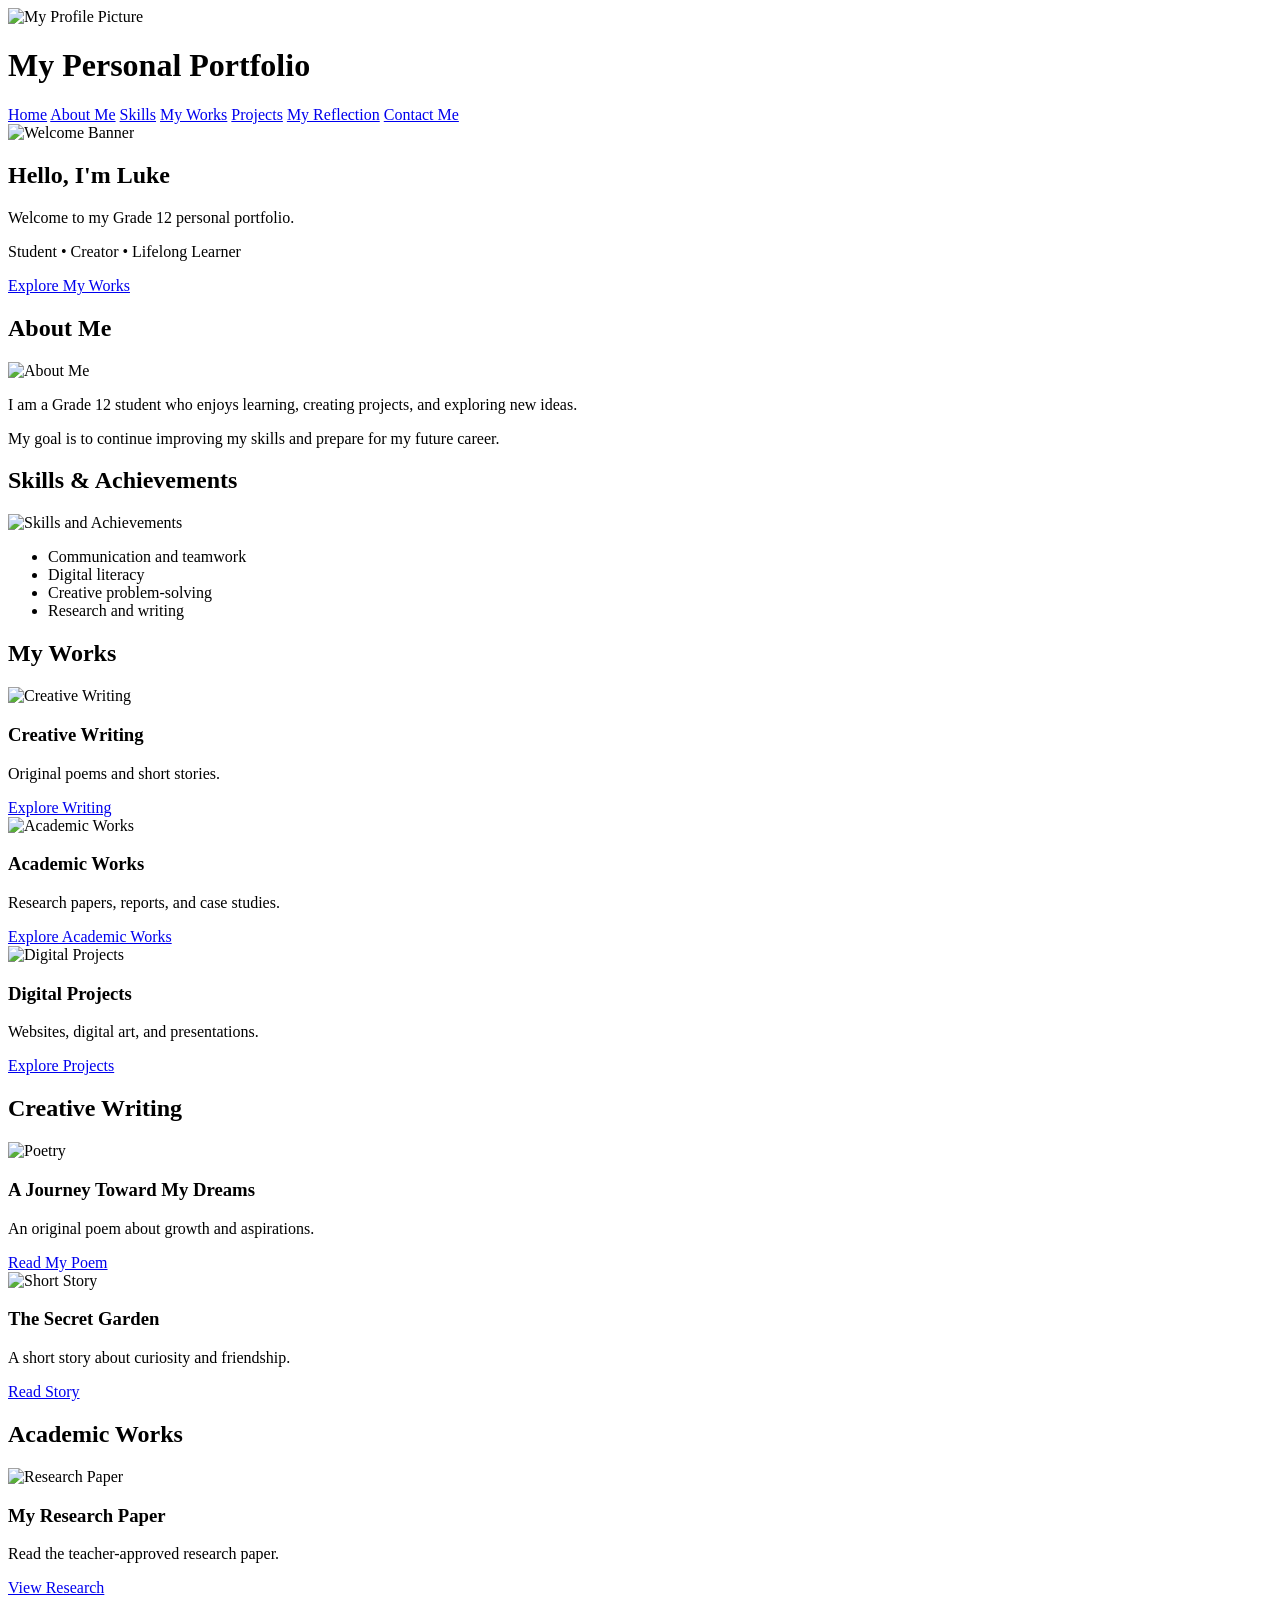
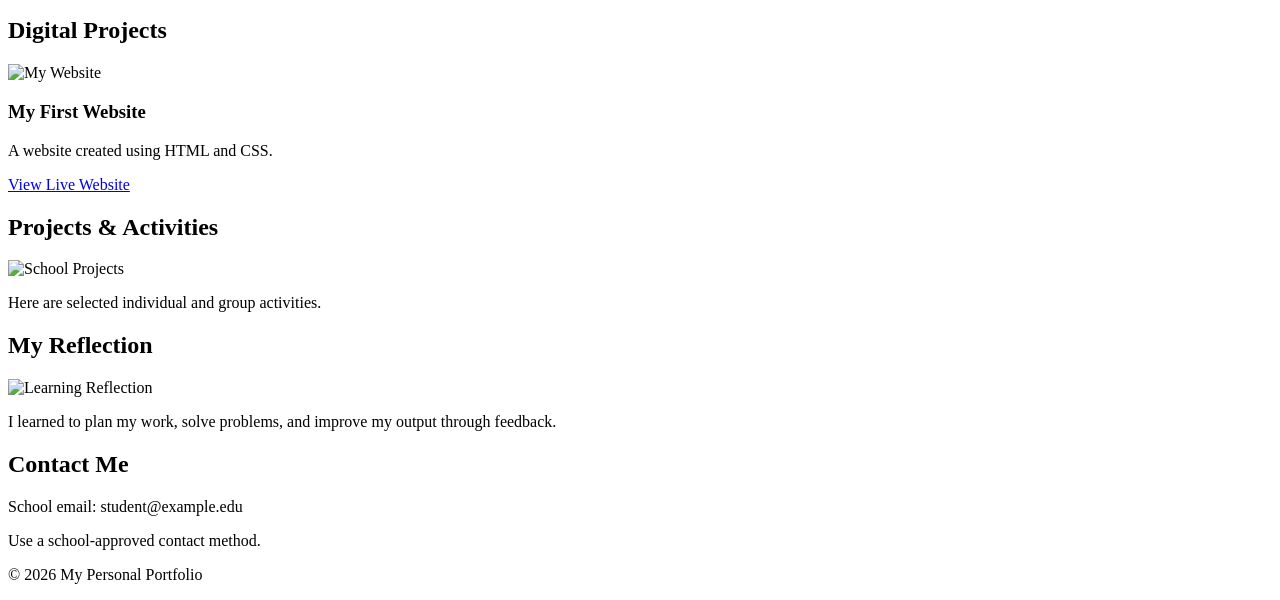
==== index.html @ 283ff5ad "Add files via upload" ====
<!DOCTYPE html>
<html lang="en">
<head>
    <meta charset="UTF-8">
    <meta name="viewport" content="width=device-width, initial-scale=1.0">
    <title>My Personal Portfolio</title>
    <link rel="stylesheet" href="css/style.css">
</head>
<body>

    <header>
        <div class="header-content">
            <img src="images/profile.jpg" alt="My Profile Picture" class="profile-pic">
            <h1>My Personal Portfolio</h1>
        </div>

        <nav>
            <a href="#home">Home</a>
            <a href="#about">About Me</a>
            <a href="#skills">Skills</a>
            <a href="#works">My Works</a>
            <a href="#projects">Projects</a>
            <a href="#reflection">My Reflection</a>
            <a href="#contact">Contact Me</a>
        </nav>
    </header>

    <section id="home" class="hero">
        <img src="images/home.jpg" alt="Welcome Banner" class="hero-img">
        <h2>Hello, I'm Luke</h2>
        <p>Welcome to my Grade 12 personal portfolio.</p>
        <p>Student • Creator • Lifelong Learner</p>
        <a class="button" href="#works">Explore My Works</a>
    </section>

    <section id="about">
        <h2>About Me</h2>
        <img src="images/about.jpg" alt="About Me" class="section-img">
        <p>I am a Grade 12 student who enjoys learning,
        creating projects, and exploring new ideas.</p>
        <p>My goal is to continue improving my skills
        and prepare for my future career.</p>
    </section>

    <section id="skills">
        <h2>Skills & Achievements</h2>
        <img src="images/skills.jpg" alt="Skills and Achievements" class="section-img">
        <ul>
            <li>Communication and teamwork</li>
            <li>Digital literacy</li>
            <li>Creative problem-solving</li>
            <li>Research and writing</li>
        </ul>
    </section>

    <section id="works">
        <h2>My Works</h2>

        <div class="card">
            <img src="images/writing.jpg" alt="Creative Writing">
            <h3>Creative Writing</h3>
            <p>Original poems and short stories.</p>
            <a class="button" href="#creative">Explore Writing</a>
        </div>

        <div class="card">
            <img src="images/academic.jpg" alt="Academic Works">
            <h3>Academic Works</h3>
            <p>Research papers, reports, and case studies.</p>
            <a class="button" href="#academic">Explore Academic Works</a>
        </div>

        <div class="card">
            <img src="images/digital.jpg" alt="Digital Projects">
            <h3>Digital Projects</h3>
            <p>Websites, digital art, and presentations.</p>
            <a class="button" href="#digital">Explore Projects</a>
        </div>
    </section>

    <section id="creative">
        <h2>Creative Writing</h2>

        <article class="card">
            <img src="images/poem.jpg" alt="Poetry">
            <h3>A Journey Toward My Dreams</h3>
            <p>An original poem about growth and aspirations.</p>
            <a class="button" href="works/poem.pdf" target="_blank">
                Read My Poem
            </a>
        </article>

        <article class="card">
            <img src="images/story.jpg" alt="Short Story">
            <h3>The Secret Garden</h3>
            <p>A short story about curiosity and friendship.</p>
            <a class="button" href="works/short-story.pdf" target="_blank">
                Read Story
            </a>
        </article>
    </section>

    <section id="academic">
        <h2>Academic Works</h2>

        <article class="card">
            <img src="images/research.jpg" alt="Research Paper">
            <h3>My Research Paper</h3>
            <p>Read the teacher-approved research paper.</p>
            <a class="button" href="works/research-paper.pdf" target="_blank">
                View Research
            </a>
        </article>
    </section>

    <section id="digital">
        <h2>Digital Projects</h2>

        <article class="card">
            <img src="images/website.jpg" alt="My Website">
            <h3>My First Website</h3>
            <p>A website created using HTML and CSS.</p>
            <a class="button" href="https://example.com">
                View Live Website
            </a>
        </article>
    </section>

    <section id="projects">
        <h2>Projects & Activities</h2>
        <img src="images/projects.jpg" alt="School Projects" class="section-img">
        <p>Here are selected individual and group activities.</p>
    </section>

    <section id="reflection">
        <h2>My Reflection</h2>
        <img src="images/reflection.jpg" alt="Learning Reflection" class="section-img">
        <p>I learned to plan my work, solve problems, and
        improve my output through feedback.</p>
    </section>

    <section id="contact">
        <h2>Contact Me</h2>
        <p>School email: student@example.edu</p>
        <p>Use a school-approved contact method.</p>
    </section>

    <footer>
        <p>&copy; 2026 My Personal Portfolio</p>
    </footer>

</body>
</html>
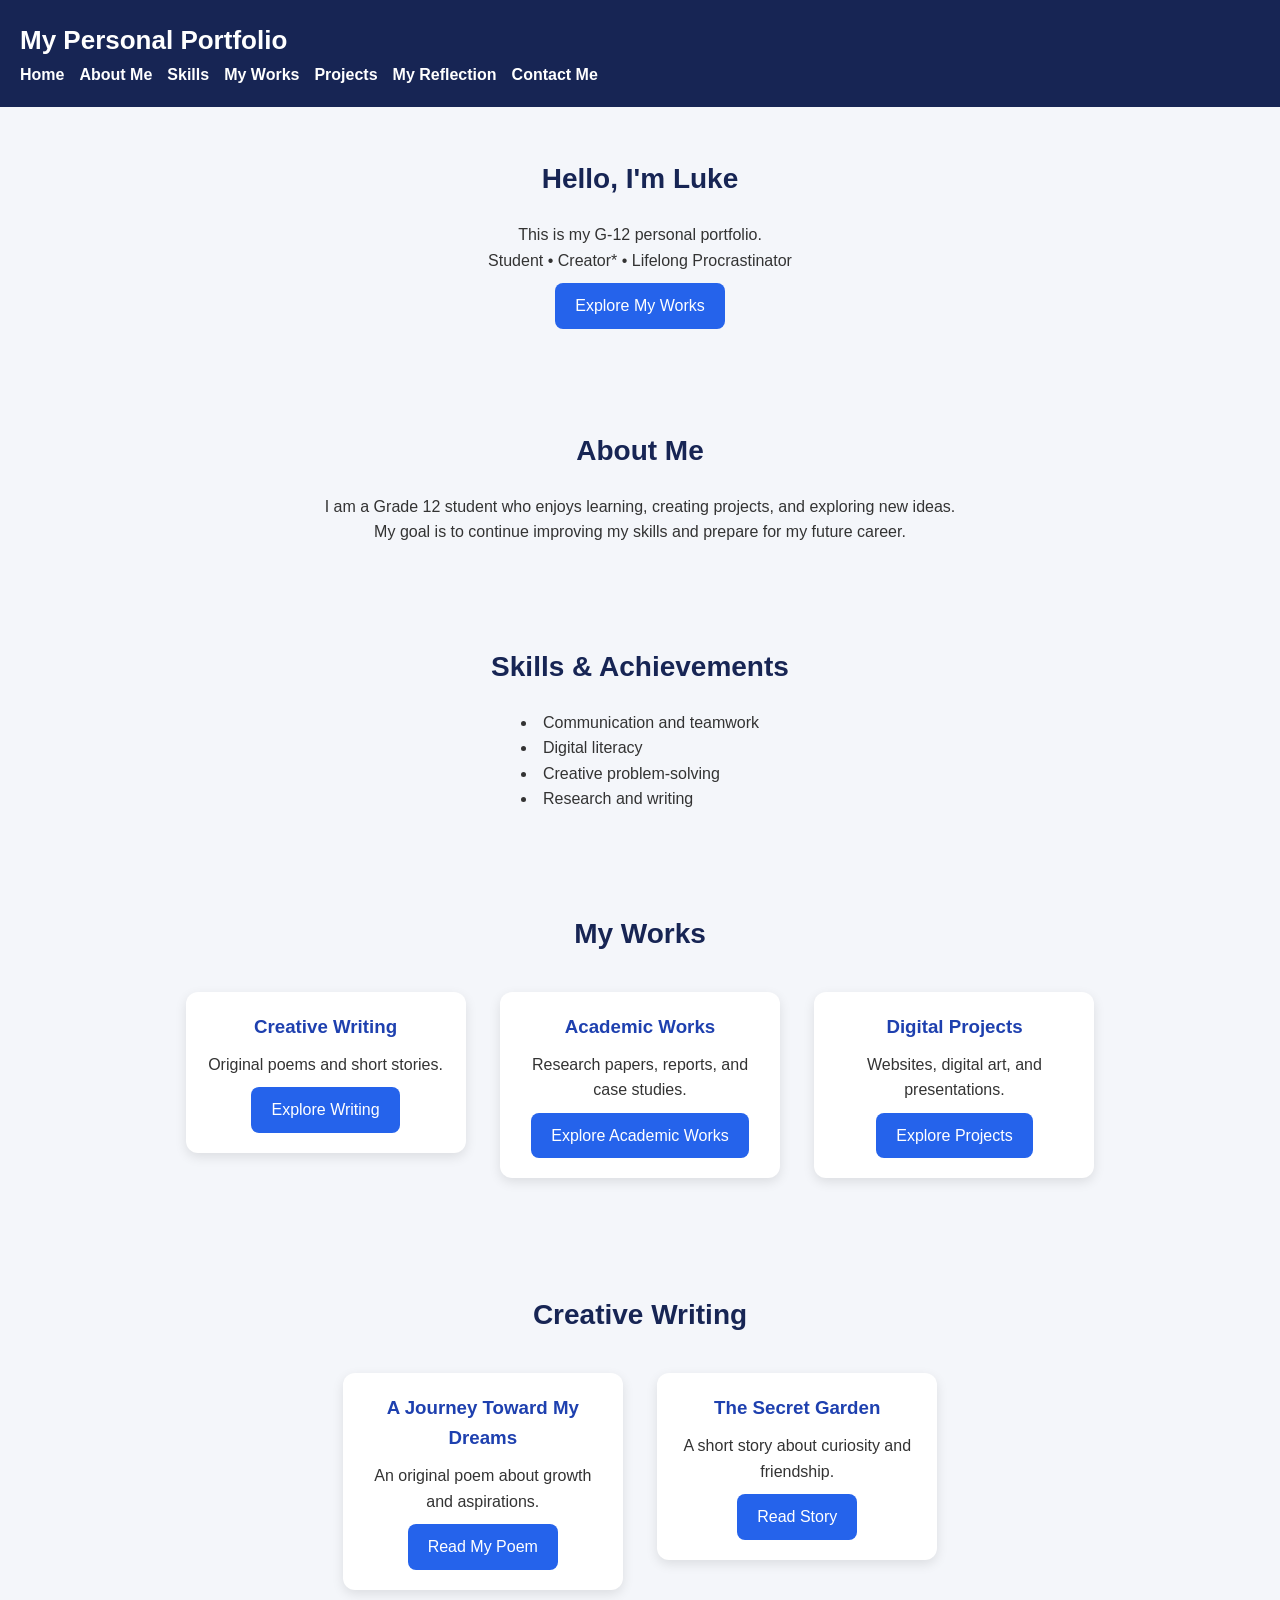
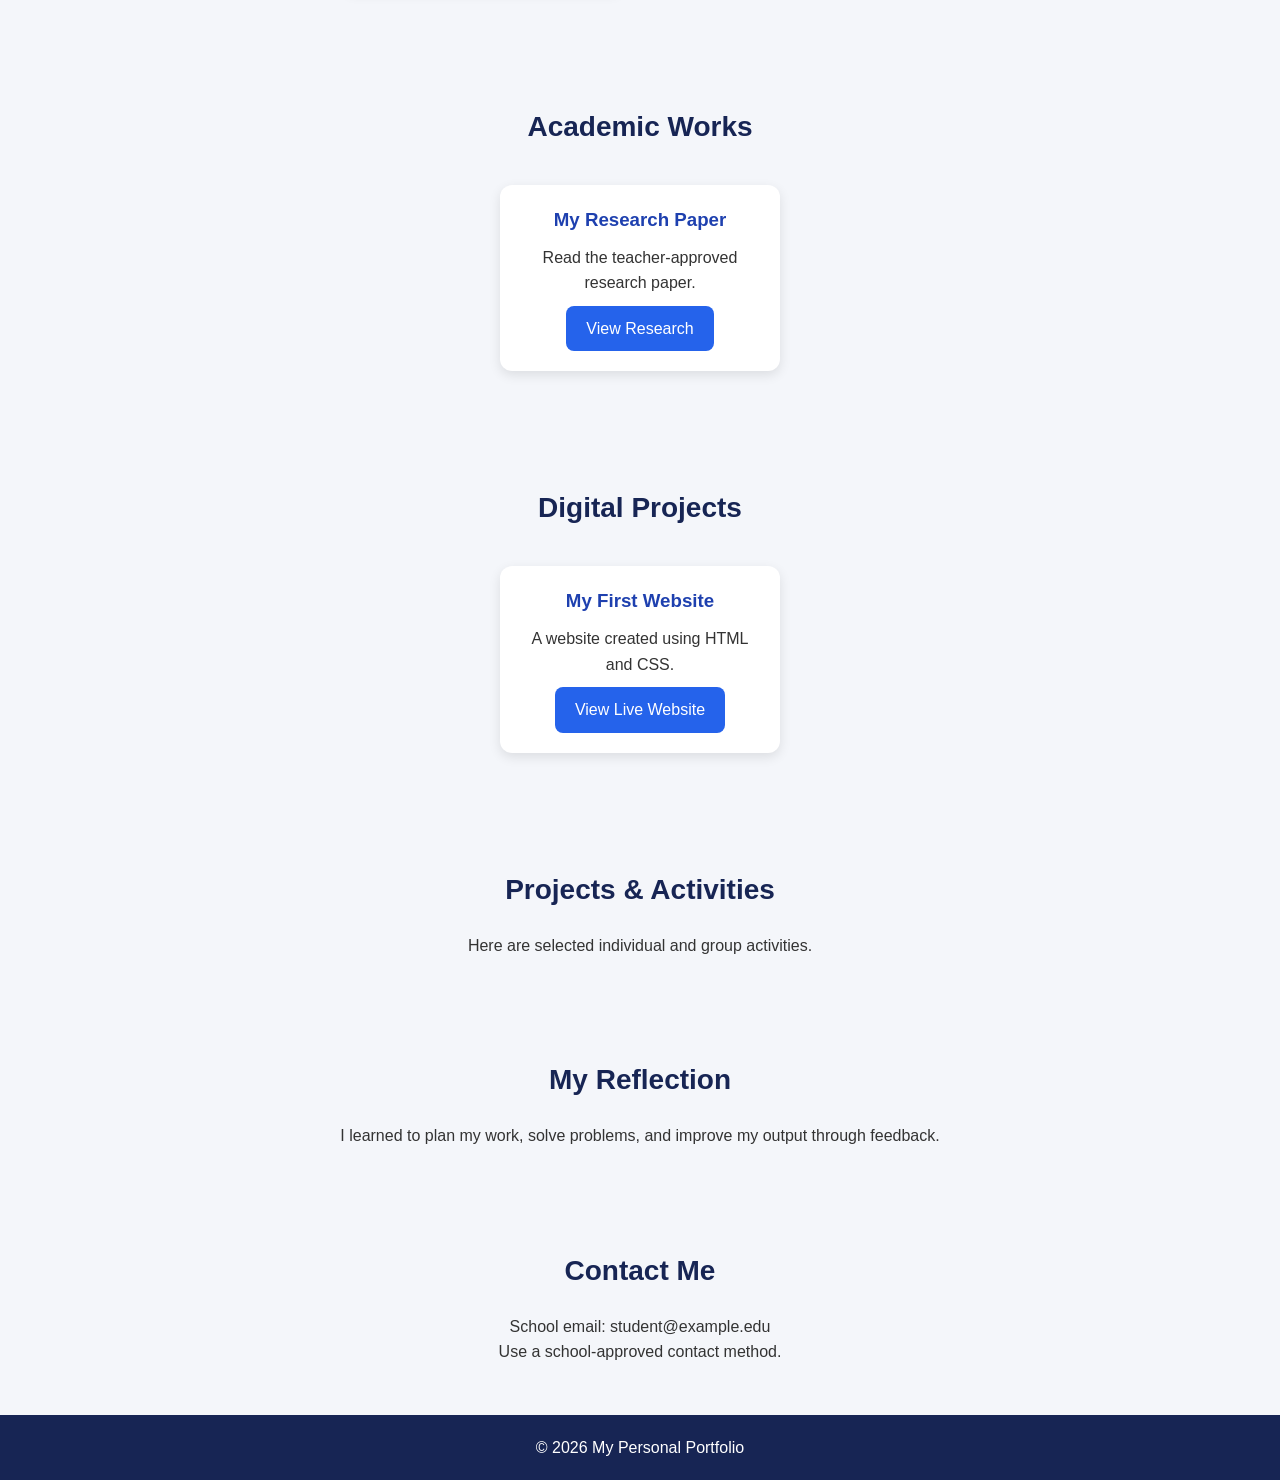
==== commit 915d78e7: "Update index.html" ====
--- a/index.html
+++ b/index.html
@@ -1,4 +1,3 @@
-
 <!DOCTYPE html>
 <html lang="en">
 <head>
@@ -10,11 +9,7 @@
 <body>
 
     <header>
-        <div class="header-content">
-            <img src="images/profile.jpg" alt="My Profile Picture" class="profile-pic">
-            <h1>My Personal Portfolio</h1>
-        </div>
-
+        <h1>My Personal Portfolio</h1>
         <nav>
             <a href="#home">Home</a>
             <a href="#about">About Me</a>
@@ -26,17 +21,15 @@
         </nav>
     </header>
 
-    <section id="home" class="hero">
-        <img src="images/home.jpg" alt="Welcome Banner" class="hero-img">
+    <section id="home">
         <h2>Hello, I'm Luke</h2>
-        <p>Welcome to my Grade 12 personal portfolio.</p>
-        <p>Student • Creator • Lifelong Learner</p>
+        <p>This is my G-12 personal portfolio.</p>
+        <p>Student • Creator* • Lifelong Procrastinator</p>
         <a class="button" href="#works">Explore My Works</a>
     </section>
 
     <section id="about">
         <h2>About Me</h2>
-        <img src="images/about.jpg" alt="About Me" class="section-img">
         <p>I am a Grade 12 student who enjoys learning,
         creating projects, and exploring new ideas.</p>
         <p>My goal is to continue improving my skills
@@ -45,7 +38,6 @@
 
     <section id="skills">
         <h2>Skills & Achievements</h2>
-        <img src="images/skills.jpg" alt="Skills and Achievements" class="section-img">
         <ul>
             <li>Communication and teamwork</li>
             <li>Digital literacy</li>
@@ -58,21 +50,18 @@
         <h2>My Works</h2>
 
         <div class="card">
-            <img src="images/writing.jpg" alt="Creative Writing">
             <h3>Creative Writing</h3>
             <p>Original poems and short stories.</p>
             <a class="button" href="#creative">Explore Writing</a>
         </div>
 
         <div class="card">
-            <img src="images/academic.jpg" alt="Academic Works">
             <h3>Academic Works</h3>
             <p>Research papers, reports, and case studies.</p>
             <a class="button" href="#academic">Explore Academic Works</a>
         </div>
 
         <div class="card">
-            <img src="images/digital.jpg" alt="Digital Projects">
             <h3>Digital Projects</h3>
             <p>Websites, digital art, and presentations.</p>
             <a class="button" href="#digital">Explore Projects</a>
@@ -83,7 +72,6 @@
         <h2>Creative Writing</h2>
 
         <article class="card">
-            <img src="images/poem.jpg" alt="Poetry">
             <h3>A Journey Toward My Dreams</h3>
             <p>An original poem about growth and aspirations.</p>
             <a class="button" href="works/poem.pdf" target="_blank">
@@ -92,7 +80,6 @@
         </article>
 
         <article class="card">
-            <img src="images/story.jpg" alt="Short Story">
             <h3>The Secret Garden</h3>
             <p>A short story about curiosity and friendship.</p>
             <a class="button" href="works/short-story.pdf" target="_blank">
@@ -105,7 +92,6 @@
         <h2>Academic Works</h2>
 
         <article class="card">
-            <img src="images/research.jpg" alt="Research Paper">
             <h3>My Research Paper</h3>
             <p>Read the teacher-approved research paper.</p>
             <a class="button" href="works/research-paper.pdf" target="_blank">
@@ -118,7 +104,6 @@
         <h2>Digital Projects</h2>
 
         <article class="card">
-            <img src="images/website.jpg" alt="My Website">
             <h3>My First Website</h3>
             <p>A website created using HTML and CSS.</p>
             <a class="button" href="https://example.com">
@@ -129,13 +114,11 @@
 
     <section id="projects">
         <h2>Projects & Activities</h2>
-        <img src="images/projects.jpg" alt="School Projects" class="section-img">
         <p>Here are selected individual and group activities.</p>
     </section>
 
     <section id="reflection">
         <h2>My Reflection</h2>
-        <img src="images/reflection.jpg" alt="Learning Reflection" class="section-img">
         <p>I learned to plan my work, solve problems, and
         improve my output through feedback.</p>
     </section>
--- a/css/style.css
+++ b/css/style.css
@@ -0,0 +1,162 @@
+
+* {
+    margin: 0;
+    padding: 0;
+    box-sizing: border-box;
+    scroll-behavior: smooth;
+}
+
+body {
+    font-family: Arial, sans-serif;
+    background-color: #f4f6fa;
+    color: #333;
+    line-height: 1.6;
+}
+
+header {
+    background-color: #172554;
+    color: white;
+    padding: 20px;
+}
+
+.header-content {
+    display: flex;
+    align-items: center;
+    gap: 15px;
+    margin-bottom: 20px;
+}
+
+/* 1:1 PROFILE PICTURE */
+.profile-pic {
+    width: 85px;
+    height: 85px;
+    aspect-ratio: 1 / 1;
+    object-fit: cover;
+    border-radius: 50%;
+    border: 3px solid white;
+}
+
+header h1 {
+    font-size: 26px;
+}
+
+nav {
+    display: flex;
+    flex-wrap: wrap;
+    gap: 15px;
+}
+
+nav a {
+    color: white;
+    text-decoration: none;
+    font-weight: bold;
+}
+
+nav a:hover {
+    color: #93c5fd;
+}
+
+section {
+    padding: 50px 8%;
+    text-align: center;
+}
+
+section h2 {
+    color: #172554;
+    margin-bottom: 20px;
+    font-size: 28px;
+}
+
+.hero {
+    background-color: #dbeafe;
+    padding: 60px 8%;
+}
+
+.hero-img {
+    width: 100%;
+    max-width: 750px;
+    height: 280px;
+    object-fit: cover;
+    border-radius: 15px;
+    margin-bottom: 20px;
+}
+
+.section-img {
+    width: 250px;
+    height: 180px;
+    object-fit: cover;
+    border-radius: 12px;
+    margin: 15px auto;
+}
+
+.button {
+    display: inline-block;
+    background-color: #2563eb;
+    color: white;
+    padding: 10px 20px;
+    border-radius: 8px;
+    text-decoration: none;
+    margin-top: 10px;
+}
+
+.button:hover {
+    background-color: #1e40af;
+}
+
+.card {
+    display: inline-block;
+    vertical-align: top;
+    background-color: white;
+    width: 280px;
+    padding: 20px;
+    margin: 15px;
+    border-radius: 12px;
+    box-shadow: 0 4px 12px rgba(0,0,0,0.1);
+}
+
+.card img {
+    width: 100%;
+    height: 170px;
+    object-fit: cover;
+    border-radius: 8px;
+    margin-bottom: 10px;
+}
+
+.card h3 {
+    color: #1e40af;
+    margin-bottom: 10px;
+}
+
+ul {
+    list-style-position: inside;
+    display: inline-block;
+    text-align: left;
+}
+
+footer {
+    background-color: #172554;
+    color: white;
+    text-align: center;
+    padding: 20px;
+}
+
+@media (max-width: 600px) {
+    .header-content {
+        flex-direction: column;
+        text-align: center;
+    }
+
+    nav {
+        justify-content: center;
+    }
+
+    .card {
+        width: 100%;
+        max-width: 320px;
+        margin: 12px auto;
+    }
+
+    .hero-img {
+        height: 200px;
+    }
+}
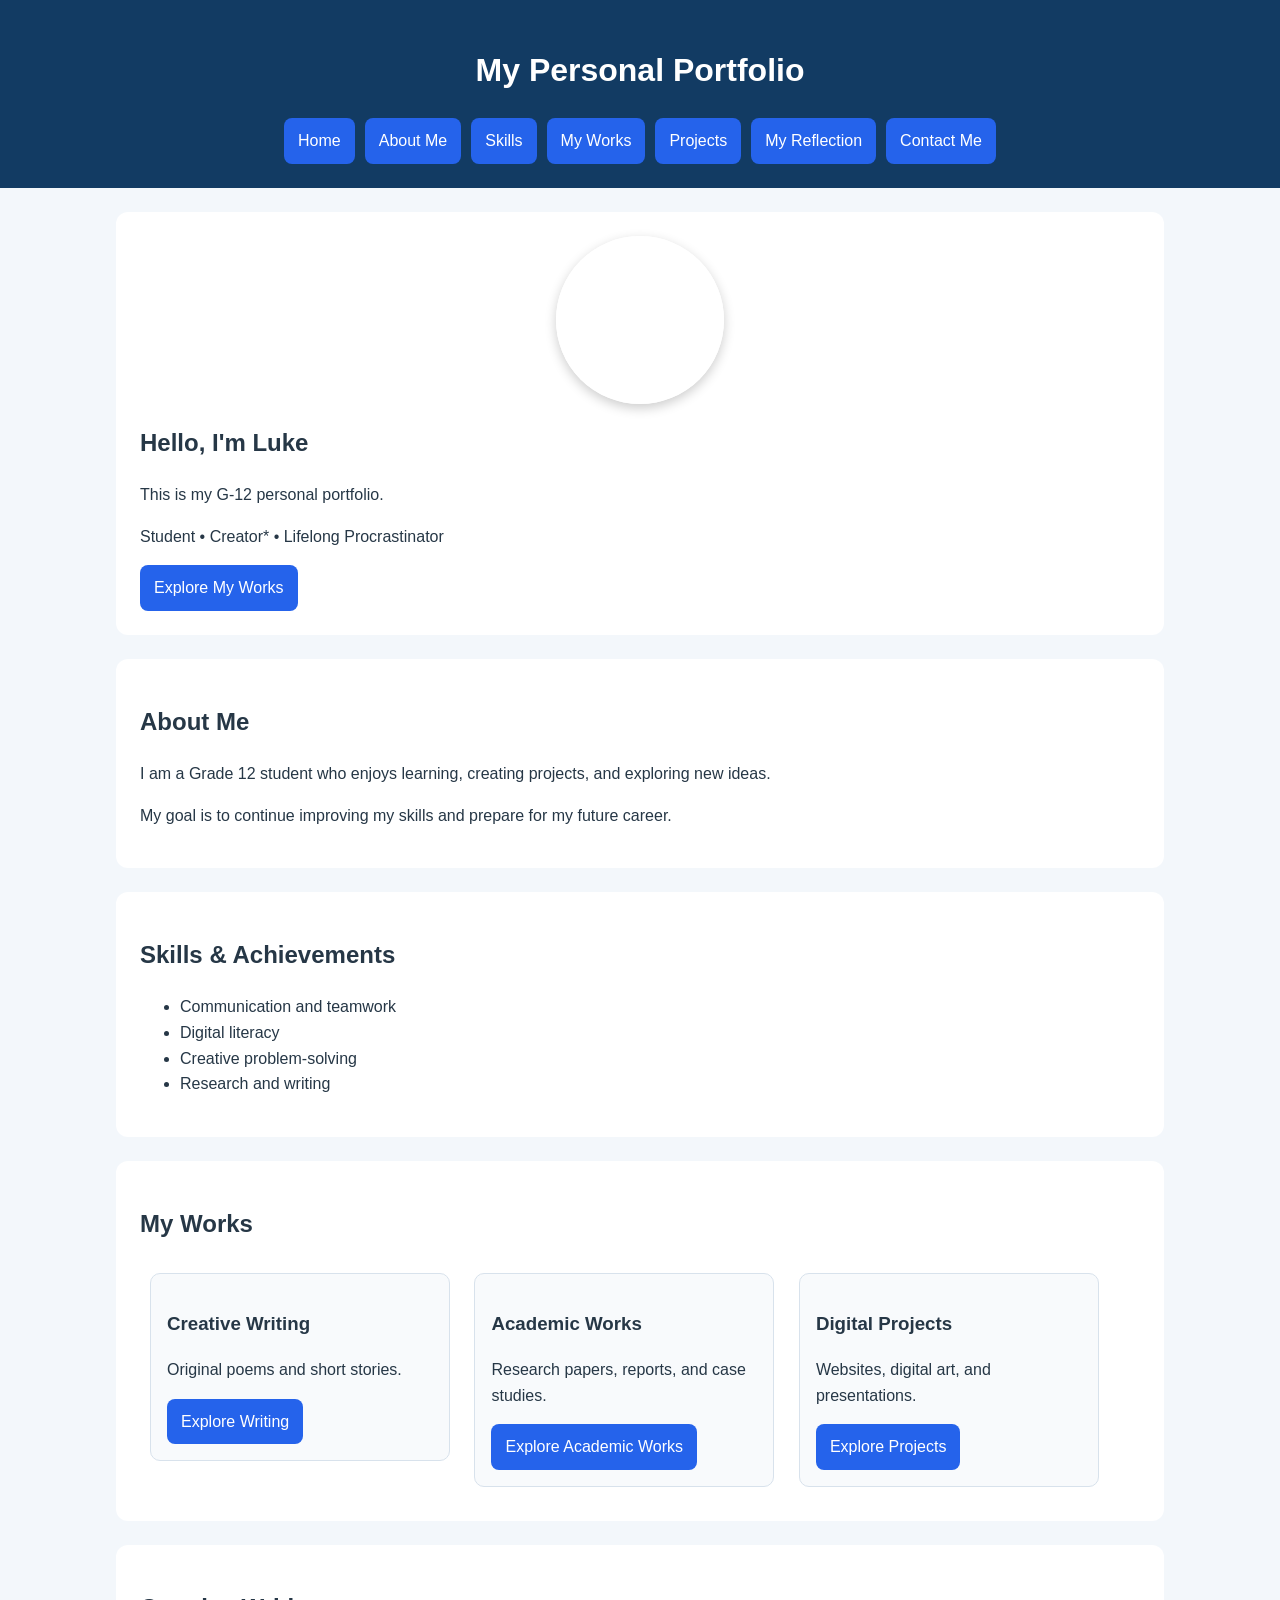
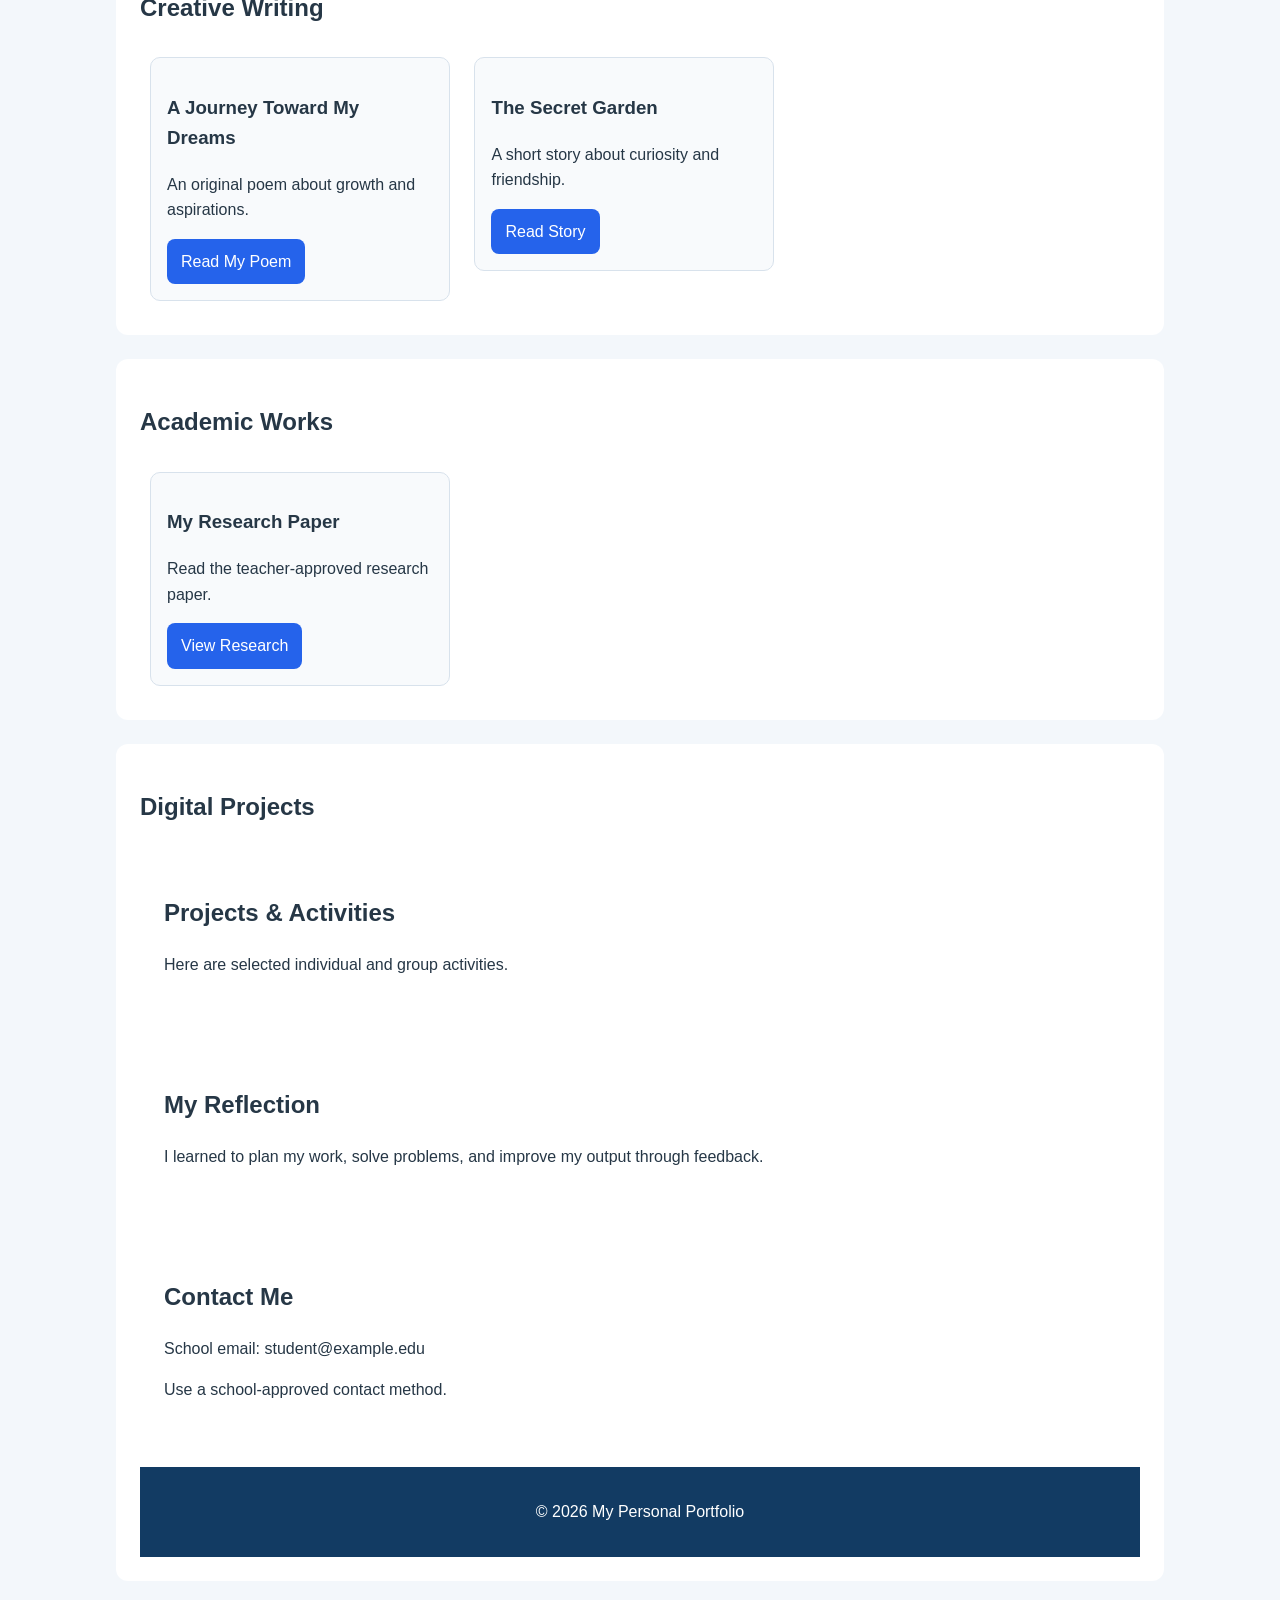
==== commit a92e072c: "Update index.html" ====
--- a/index.html
+++ b/index.html
@@ -103,15 +103,6 @@
     <section id="digital">
         <h2>Digital Projects</h2>
 
-        <article class="card">
-            <h3>My First Website</h3>
-            <p>A website created using HTML and CSS.</p>
-            <a class="button" href="https://example.com">
-                View Live Website
-            </a>
-        </article>
-    </section>
-
     <section id="projects">
         <h2>Projects & Activities</h2>
         <p>Here are selected individual and group activities.</p>
--- a/css/style.css
+++ b/css/style.css
@@ -1,162 +1,100 @@
-
-* {
-    margin: 0;
-    padding: 0;
-    box-sizing: border-box;
-    scroll-behavior: smooth;
-}
 
 body {
     font-family: Arial, sans-serif;
-    background-color: #f4f6fa;
-    color: #333;
+    margin: 0;
+    background: #f3f7fb;
+    color: #263746;
     line-height: 1.6;
 }
 
 header {
-    background-color: #172554;
+    background: #123b63;
     color: white;
-    padding: 20px;
-}
-
-.header-content {
-    display: flex;
-    align-items: center;
-    gap: 15px;
-    margin-bottom: 20px;
-}
-
-/* 1:1 PROFILE PICTURE */
-.profile-pic {
-    width: 85px;
-    height: 85px;
-    aspect-ratio: 1 / 1;
-    object-fit: cover;
-    border-radius: 50%;
-    border: 3px solid white;
-}
-
-header h1 {
-    font-size: 26px;
+    padding: 24px 16px;
+    text-align: center;
 }
 
 nav {
     display: flex;
     flex-wrap: wrap;
-    gap: 15px;
+    justify-content: center;
+    gap: 10px;
 }
 
-nav a {
+nav a,
+.button {
+    display: inline-block;
+    background: #2563eb;
     color: white;
+    padding: 10px 14px;
+    border-radius: 8px;
     text-decoration: none;
-    font-weight: bold;
 }
 
-nav a:hover {
-    color: #93c5fd;
+nav a:hover,
+.button:hover {
+    background: #174a7e;
 }
 
 section {
-    padding: 50px 8%;
-    text-align: center;
-}
-
-section h2 {
-    color: #172554;
-    margin-bottom: 20px;
-    font-size: 28px;
-}
-
-.hero {
-    background-color: #dbeafe;
-    padding: 60px 8%;
-}
-
-.hero-img {
-    width: 100%;
-    max-width: 750px;
-    height: 280px;
-    object-fit: cover;
-    border-radius: 15px;
-    margin-bottom: 20px;
-}
-
-.section-img {
-    width: 250px;
-    height: 180px;
-    object-fit: cover;
+    max-width: 1000px;
+    margin: 24px auto;
+    padding: 24px;
+    background: white;
     border-radius: 12px;
-    margin: 15px auto;
-}
-
-.button {
-    display: inline-block;
-    background-color: #2563eb;
-    color: white;
-    padding: 10px 20px;
-    border-radius: 8px;
-    text-decoration: none;
-    margin-top: 10px;
-}
-
-.button:hover {
-    background-color: #1e40af;
 }
 
 .card {
     display: inline-block;
     vertical-align: top;
-    background-color: white;
-    width: 280px;
-    padding: 20px;
-    margin: 15px;
-    border-radius: 12px;
-    box-shadow: 0 4px 12px rgba(0,0,0,0.1);
+    box-sizing: border-box;
+    width: 30%;
+    min-width: 220px;
+    margin: 1%;
+    padding: 16px;
+    background: #f8fafc;
+    border: 1px solid #d8e2ec;
+    border-radius: 10px;
 }
 
-.card img {
-    width: 100%;
-    height: 170px;
-    object-fit: cover;
-    border-radius: 8px;
-    margin-bottom: 10px;
-}
-
-.card h3 {
-    color: #1e40af;
-    margin-bottom: 10px;
-}
-
-ul {
-    list-style-position: inside;
-    display: inline-block;
-    text-align: left;
+img {
+    max-width: 100%;
+    height: auto;
+    border-radius: 10px;
 }
 
 footer {
-    background-color: #172554;
+    text-align: center;
+    background: #123b63;
     color: white;
-    text-align: center;
-    padding: 20px;
+    padding: 16px;
 }
 
-@media (max-width: 600px) {
-    .header-content {
-        flex-direction: column;
-        text-align: center;
-    }
-
-    nav {
-        justify-content: center;
+@media (max-width: 700px) {
+    section {
+        margin: 12px;
+        padding: 16px;
     }
 
     .card {
         width: 100%;
-        max-width: 320px;
-        margin: 12px auto;
-    }
-
-    .hero-img {
-        height: 200px;
+        min-width: 0;
+        margin: 0 0 12px;
     }
 }
+/* Profile Picture */
+#home::before {
+content: "";
+display: block;
+width: 160px;
+height: 160px;
+margin: 0 auto 20px;
+border-radius: 50%;
+background-image: url("../images/profile.jpg");
+background-size: cover;
+background-position: center;
+background-repeat: no-repeat;
+border: 4px solid #ffffff;
+box-shadow: 0 4px 12px rgba(0, 0, 0, 0.2);
+}
+
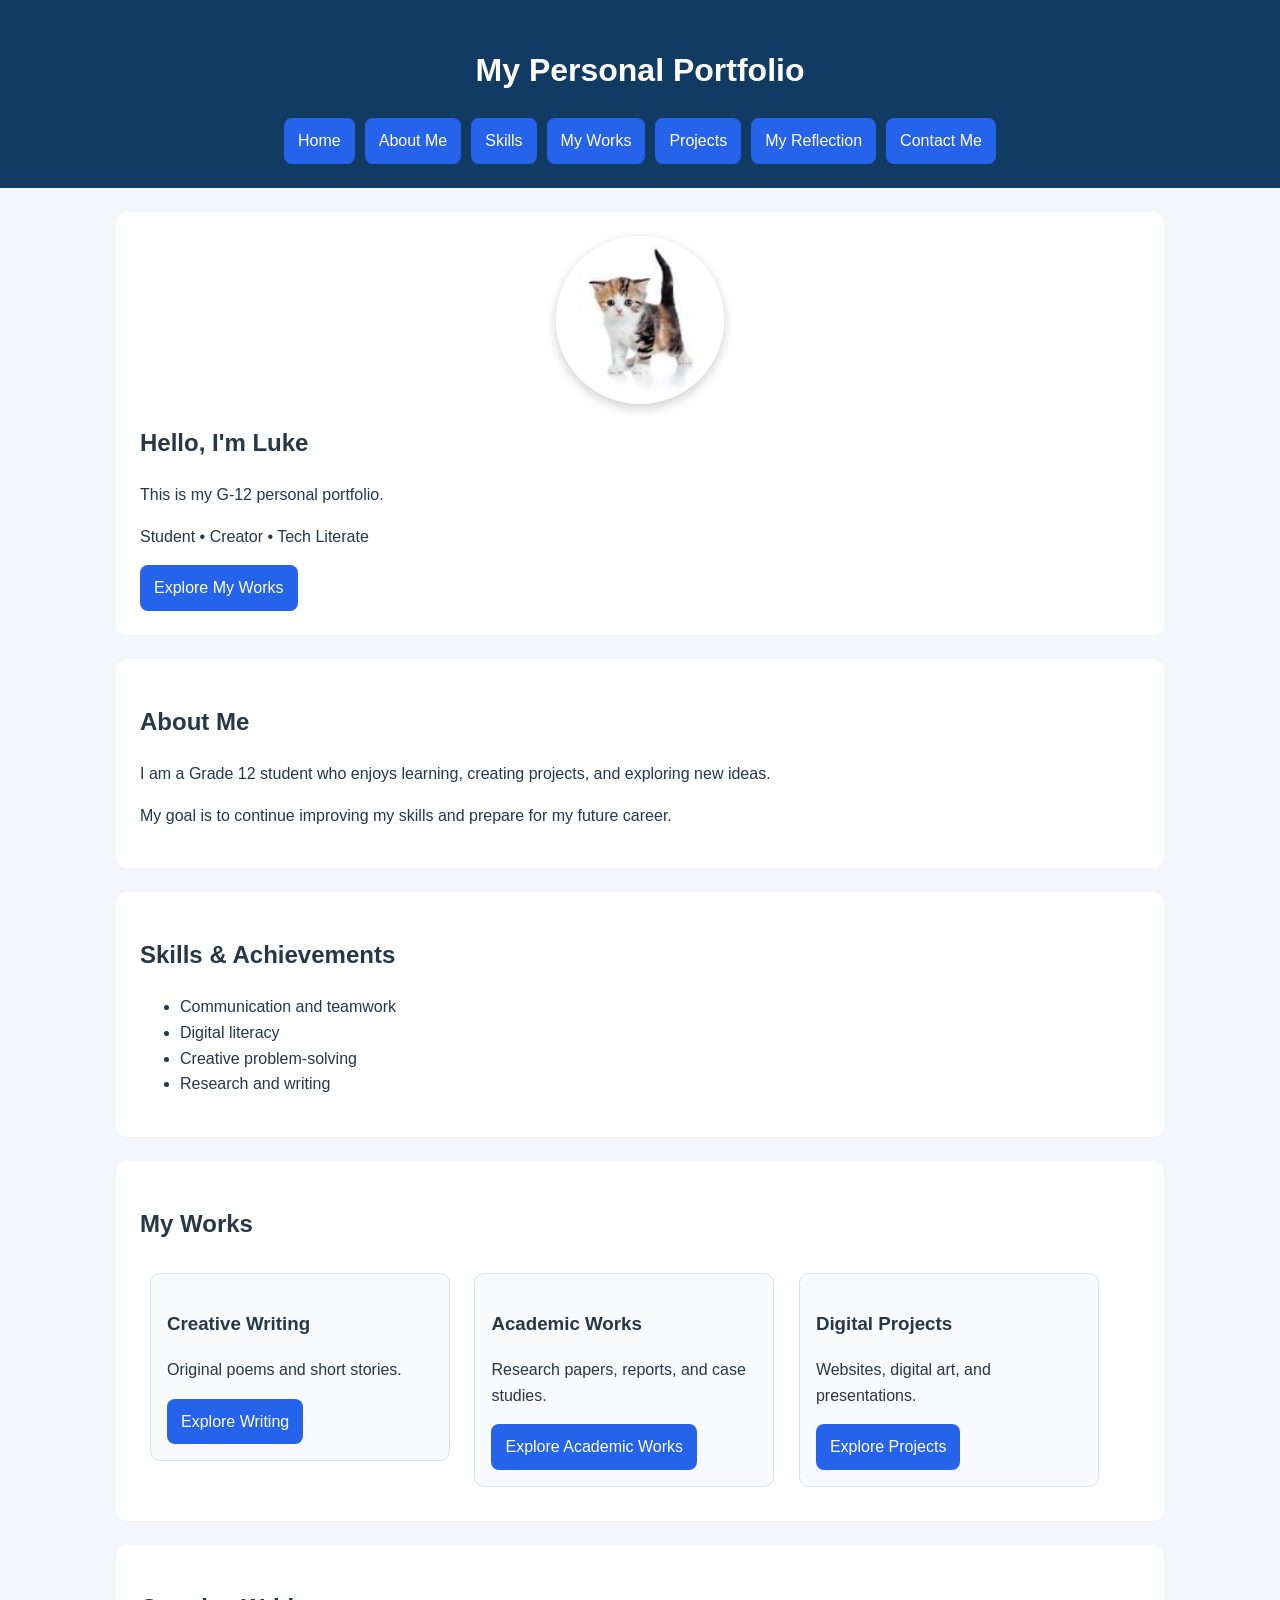
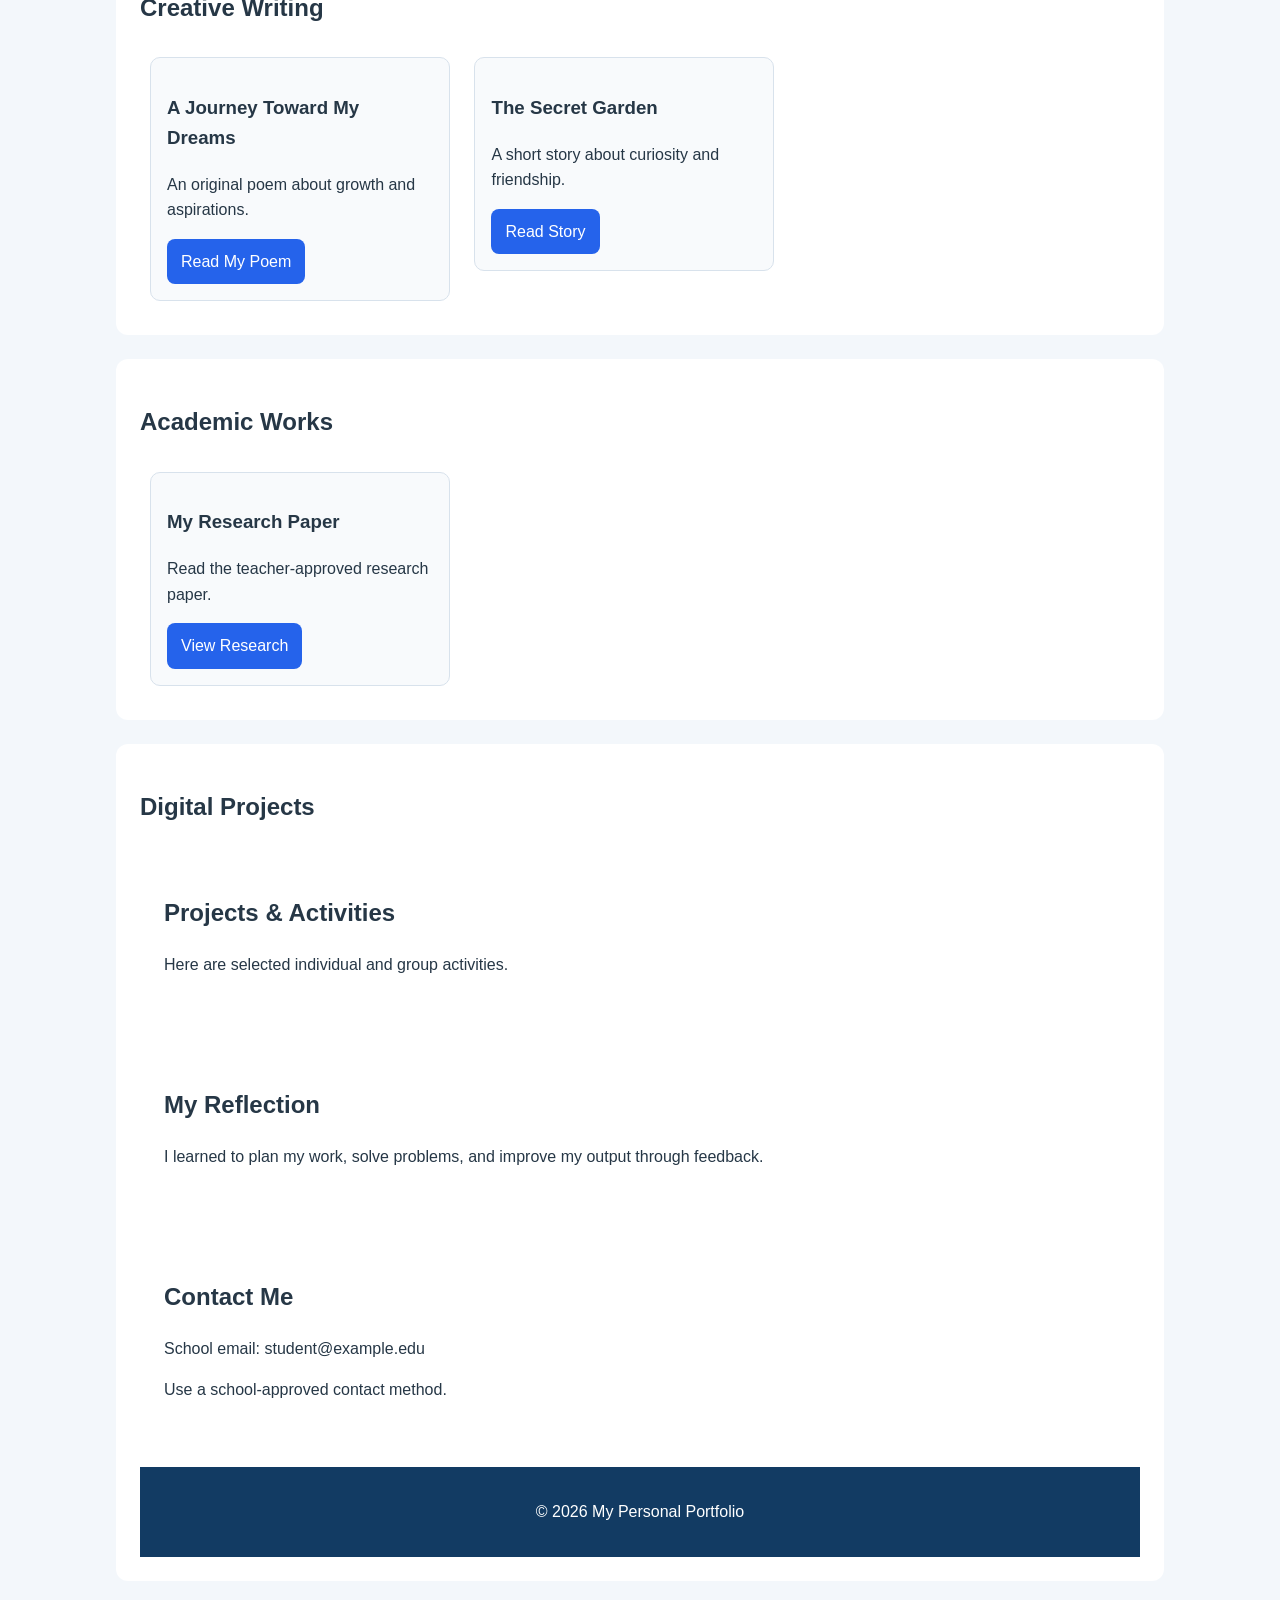
==== commit d69f1eef: "Update index.html" ====
--- a/index.html
+++ b/index.html
@@ -24,7 +24,7 @@
     <section id="home">
         <h2>Hello, I'm Luke</h2>
         <p>This is my G-12 personal portfolio.</p>
-        <p>Student • Creator* • Lifelong Procrastinator</p>
+        <p>Student • Creator • Tech Literate</p>
         <a class="button" href="#works">Explore My Works</a>
     </section>
 
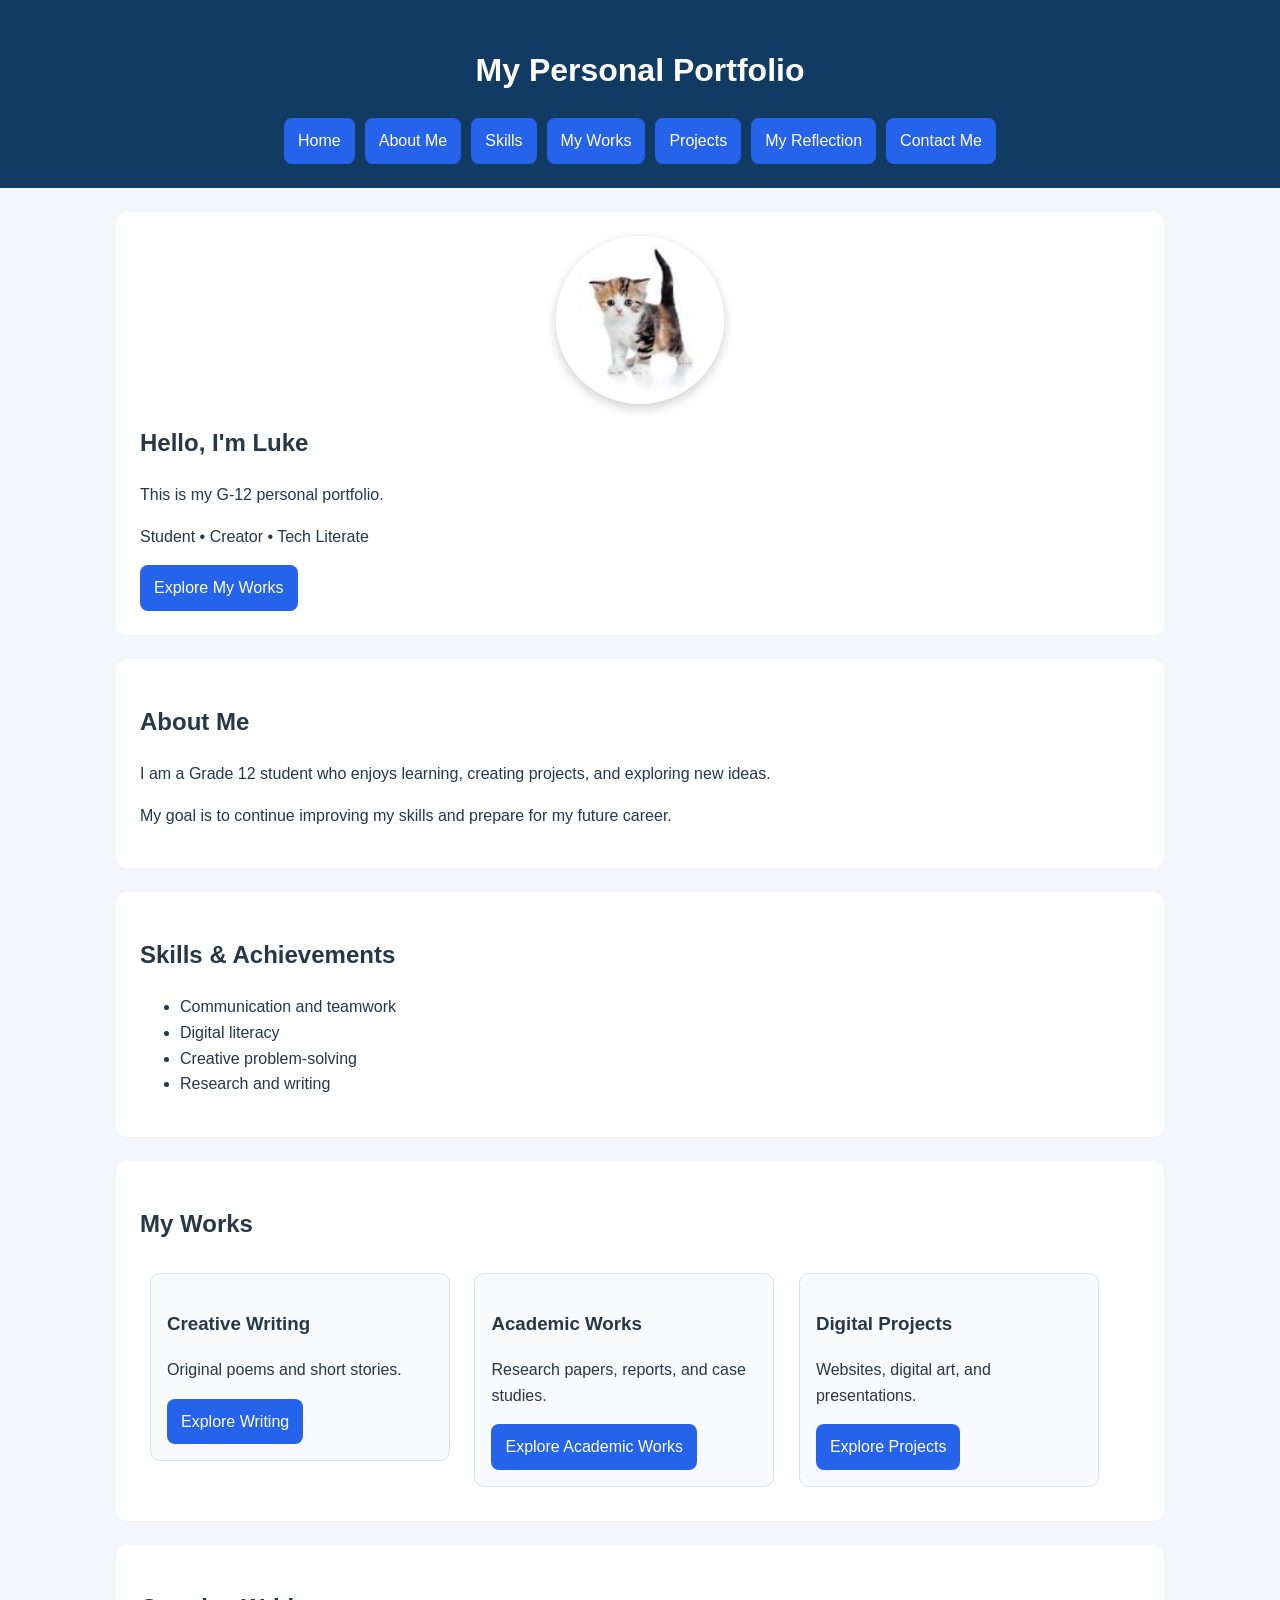
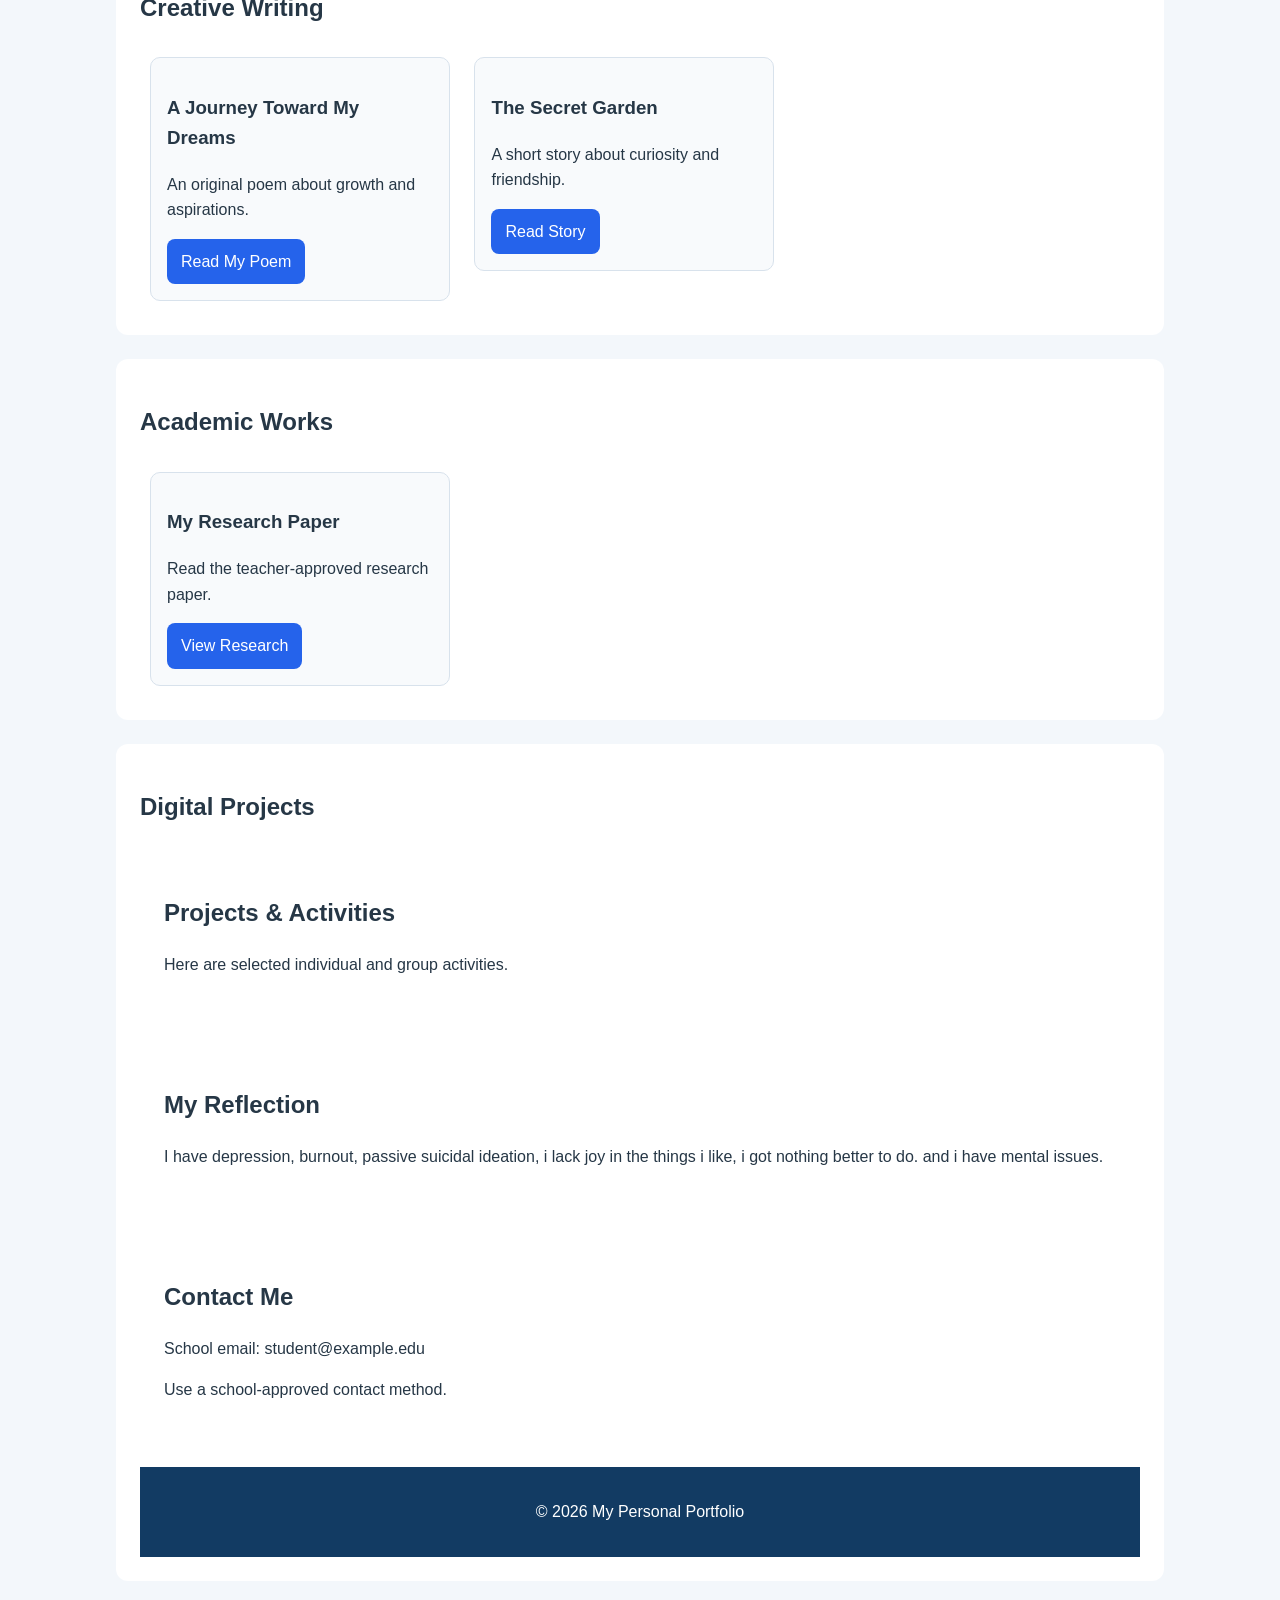
==== commit 2c921111: "Update index.html" ====
--- a/index.html
+++ b/index.html
@@ -110,8 +110,8 @@
 
     <section id="reflection">
         <h2>My Reflection</h2>
-        <p>I learned to plan my work, solve problems, and
-        improve my output through feedback.</p>
+        <p>I have depression, burnout, passive suicidal ideation, i lack joy in the things i like,
+        i got nothing better to do. and i have mental issues.</p>
     </section>
 
     <section id="contact">
